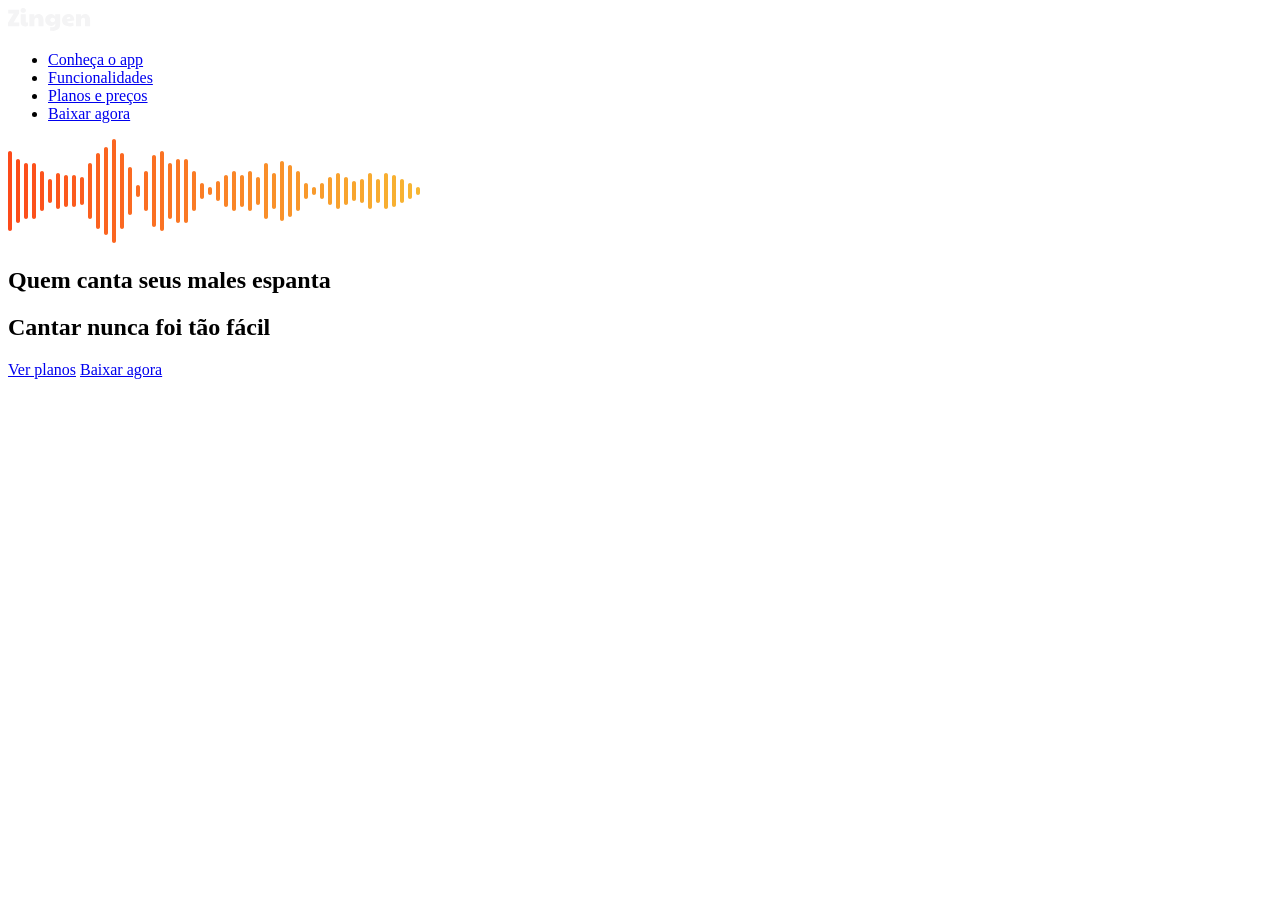
==== HTML-CSS/06-LandingPage/index.html @ e16b84c5 "Iniciando hero" ====
<!DOCTYPE html>
<html lang="pt-BR">
<head>
  <meta charset="UTF-8">
  <meta name="viewport" content="width=device-width, initial-scale=1.0">
  <link rel="preconnect" href="https://fonts.googleapis.com">
  <link rel="preconnect" href="https://fonts.gstatic.com" crossorigin>
  <link rel="stylesheet" href="styles/index.css">
  <title>Zinger - Karaokê</title>
  <link href="https://fonts.googleapis.com/css2?family=Inter:ital,opsz,wght@0,14..32,100..900;1,14..32,100..900&display=swap" rel="stylesheet">
</head>
<body>
  <header class="container padding-y-base">
    <nav class="flex gap-1 "  >
      <a href="#"><img src="assets/Zingen.svg" alt=""></a>
      <ul role="list" class="flex gap-1">
        <li class="desktop-only" ><a href="#">Conheça o app</a></li>
        <li class="desktop-only" ><a href="#">Funcionalidades</a></li>
        <li class="desktop-only"><a href="#">Planos e preços</a></li>
        <li class="btn btn-md"><a href="#">Baixar agora</a></li>
      </ul>
    </nav>
  </header>
  <section class="hero">
      <img src="assets/img-hero.svg" alt="" no-repeat>
      <div class="hero-info">
        <h1>Quem canta seus males espanta</h1>
        <h2>Cantar nunca foi tão fácil</h2>
      </div>
      <div class="hero-buttons flex gap-1">
        <a class="btn btn-md " aria-label="" href="#">Ver planos</a>
        <a class="btn btn-md" href="#">Baixar agora</a>
      </div>
  </section>
</body>
</html>
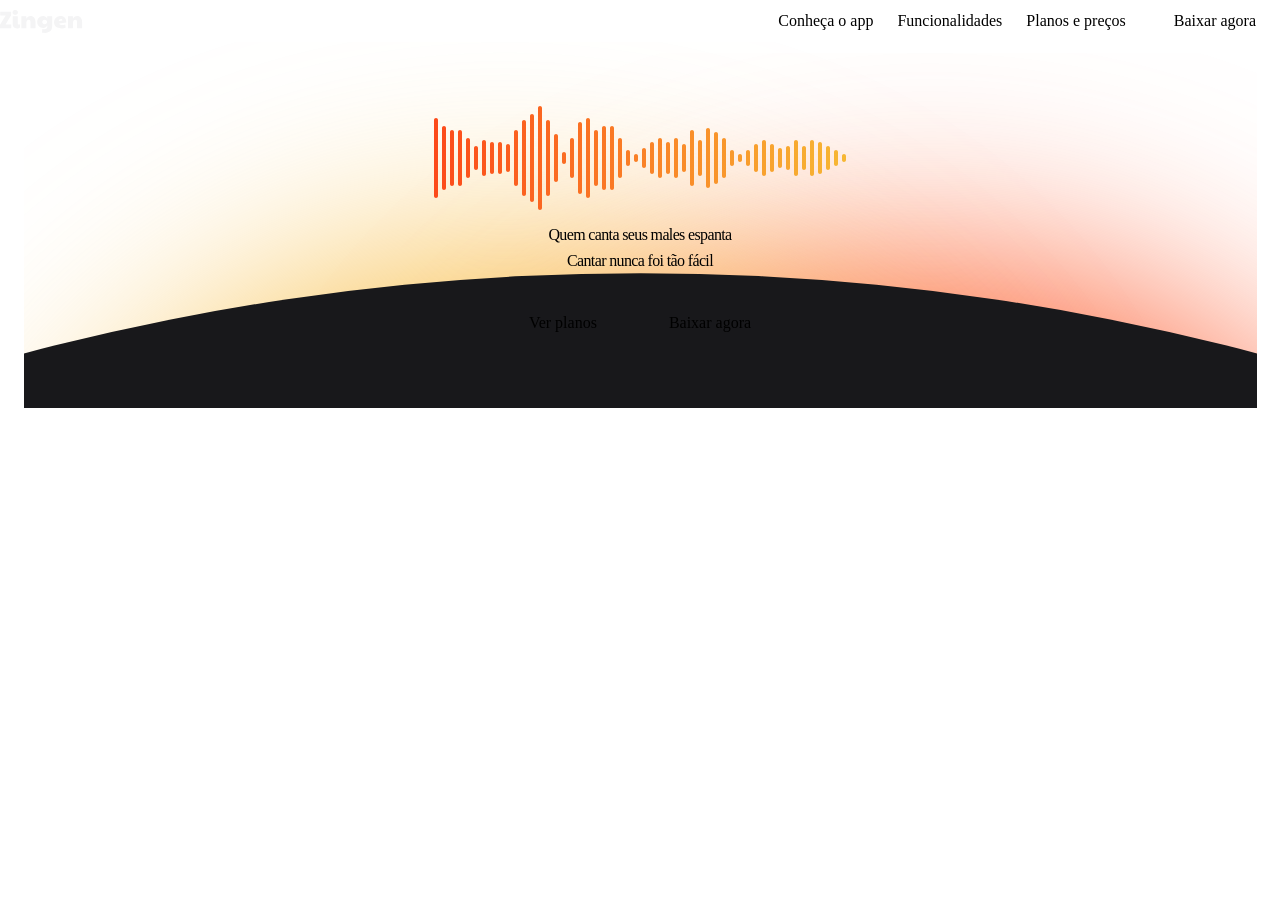
==== commit 28e014c4: "Resolvido bug no hover dos buttons e  hero finalizado." ====
--- a/HTML-CSS/06-LandingPage/index.html
+++ b/HTML-CSS/06-LandingPage/index.html
@@ -17,18 +17,18 @@
         <li class="desktop-only" ><a href="#">Conheça o app</a></li>
         <li class="desktop-only" ><a href="#">Funcionalidades</a></li>
         <li class="desktop-only"><a href="#">Planos e preços</a></li>
-        <li class="btn btn-md"><a href="#">Baixar agora</a></li>
+        <li><a class="btn btn-md" href="#">Baixar agora</a></li>
       </ul>
     </nav>
   </header>
   <section class="hero">
-      <img src="assets/img-hero.svg" alt="" no-repeat>
+      <img src="assets/img-music.svg" alt="" no-repeat>
       <div class="hero-info">
         <h1>Quem canta seus males espanta</h1>
         <h2>Cantar nunca foi tão fácil</h2>
       </div>
       <div class="hero-buttons flex gap-1">
-        <a class="btn btn-md " aria-label="" href="#">Ver planos</a>
+          <a class="btn btn-md" aria-label="Ver planos" href="#"></a>
         <a class="btn btn-md" href="#">Baixar agora</a>
       </div>
   </section>
--- a/HTML-CSS/06-LandingPage/styles/index.css
+++ b/HTML-CSS/06-LandingPage/styles/index.css
@@ -0,0 +1,6 @@
+@import url(variables.css);
+@import url(global.css);
+@import url(utility.css);
+@import url(buttons.css);
+@import url(social.css);
+@import url(hero.css);
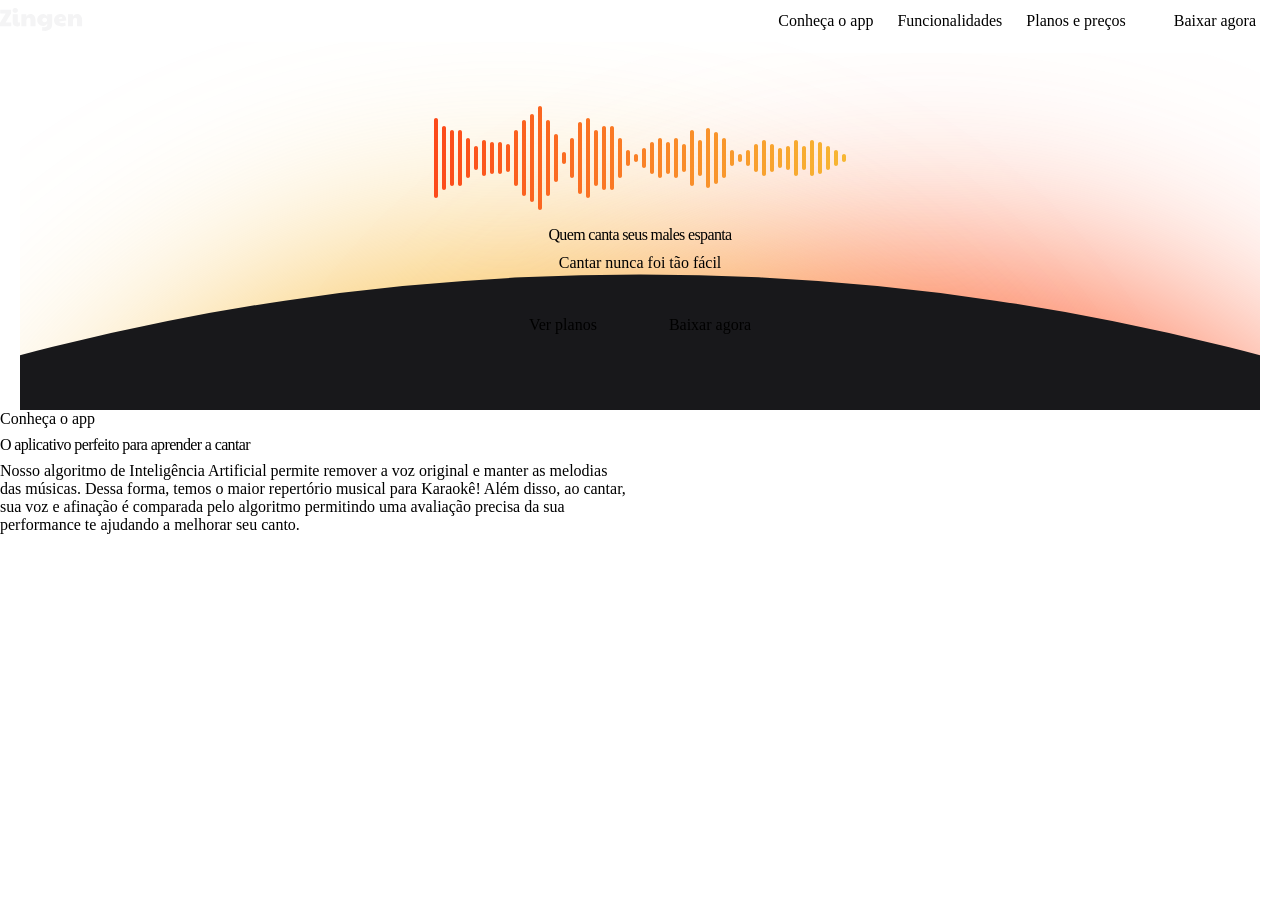
==== commit 0e61d4fa: "Criando a seção about." ====
--- a/HTML-CSS/06-LandingPage/index.html
+++ b/HTML-CSS/06-LandingPage/index.html
@@ -25,12 +25,32 @@
       <img src="assets/img-music.svg" alt="" no-repeat>
       <div class="hero-info">
         <h1>Quem canta seus males espanta</h1>
-        <h2>Cantar nunca foi tão fácil</h2>
+        <p class="p-heading">Cantar nunca foi tão fácil</p>
       </div>
       <div class="hero-buttons flex gap-1">
           <a class="btn btn-md" aria-label="Ver planos" href="#"></a>
         <a class="btn btn-md" href="#">Baixar agora</a>
       </div>
   </section>
+  <section class="img-mobile">
+    <div class="container">
+      <img src="assets/App mockups.png" alt="">
+    </div>
+  </section>
+
+  <section class="about">
+    <div class="container even-columns padding-y-xl items-center">
+      <div>
+        <header>
+          <strong>Conheça o app</strong>
+          <h2>O aplicativo perfeito para aprender a cantar</h2>
+        </header>
+        <p>Nosso algoritmo de Inteligência Artificial permite remover a voz original e manter as melodias das músicas. Dessa forma, temos o maior repertório musical para Karaokê! Além disso, ao cantar, sua voz e afinação é comparada pelo algoritmo permitindo uma avaliação precisa da sua performance te ajudando a melhorar seu canto. </p>
+      </div>
+      <div class="desktop-only">
+        <img src="assets/App mockups.png" alt="">
+      </div>
+    </div>
+  </section>
 </body>
 </html>
--- a/HTML-CSS/06-LandingPage/styles/index.css
+++ b/HTML-CSS/06-LandingPage/styles/index.css
@@ -3,4 +3,6 @@
 @import url(utility.css);
 @import url(buttons.css);
 @import url(social.css);
-@import url(hero.css);+@import url(hero.css);
+@import url(sections.css);
+@import url(about.css);
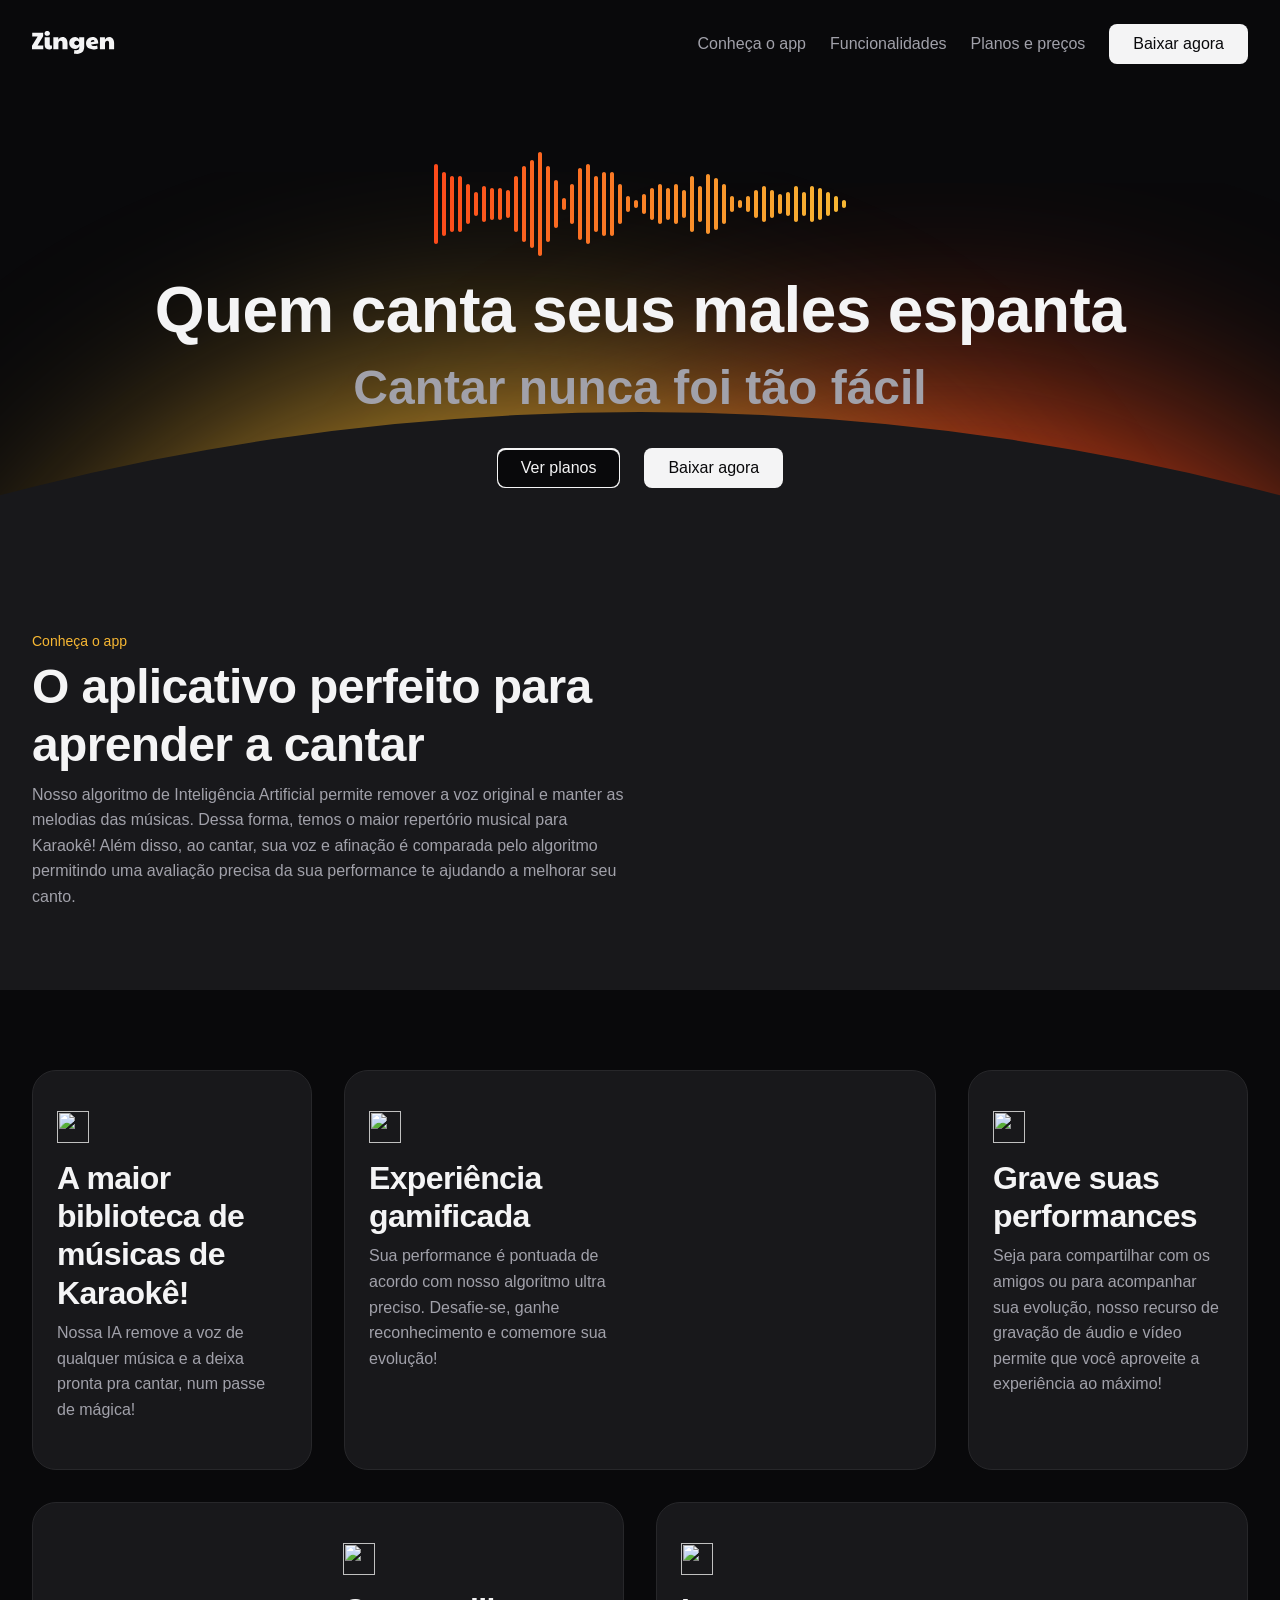
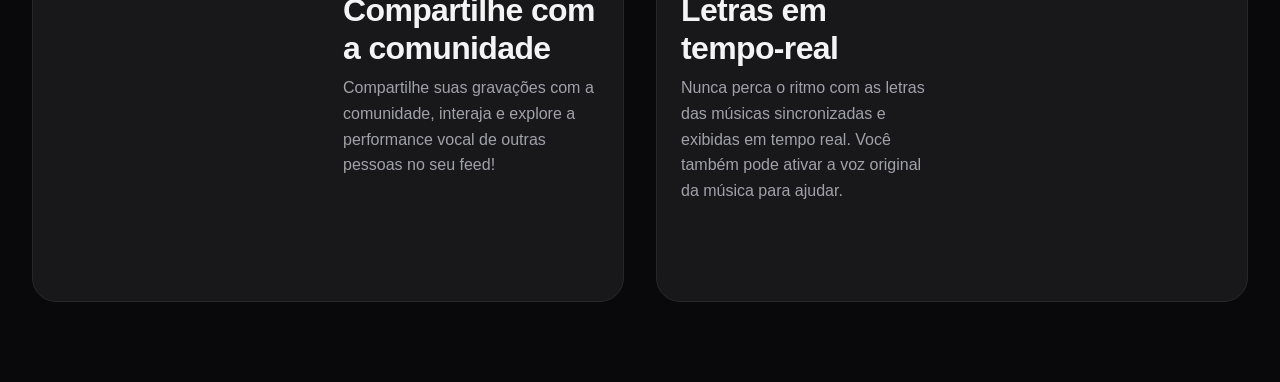
==== commit ae9a7539: "Seção features" ====
--- a/HTML-CSS/06-LandingPage/index.html
+++ b/HTML-CSS/06-LandingPage/index.html
@@ -52,5 +52,47 @@
       </div>
     </div>
   </section>
+  <section class="features">
+    <div class="cards container padding-y-xl grid gap-1">
+      <div class="card padding-y-lg padding-x-card">
+        <img src="assets/icons/MagicWand.svg" alt="">
+        <h3>A maior biblioteca de músicas de Karaokê!</h3>
+        <p>Nossa IA remove a voz de qualquer música e a deixa pronta pra cantar, num passe de mágica!</p>
+      </div>
+
+       <div class="card padding-y-lg padding-x-card">
+        <div>
+          <img src="assets/icons/GameController.svg" alt="">
+          <h3>Experiência gamificada</h3>
+          <p>Sua performance é pontuada de acordo com nosso algoritmo ultra preciso. Desafie-se, ganhe reconhecimento e comemore sua evolução!</p>
+        </div>
+        <img class="desktop-only" src="assets/Tela 2.png" alt="">
+      </div>
+
+       <div class="card padding-y-lg padding-x-card">
+        <img src="assets/icons/MicrophoneStage.svg" alt="">
+        <h3>Grave suas performances</h3>
+        <p>Seja para compartilhar com os amigos ou para acompanhar sua evolução, nosso recurso de gravação de áudio e vídeo permite que você aproveite a experiência ao máximo! </p>
+      </div>
+
+       <div class="card padding-y-lg padding-x-card">
+        <img class="desktop-only" src="assets/Tela 1.png" alt="">
+        <div>
+          <img src="assets/icons/UsersThree.svg" alt="">
+          <h3>Compartilhe com a comunidade</h3>
+          <p>Compartilhe suas gravações com a comunidade, interaja e explore a performance vocal de outras pessoas no seu feed!</p>
+        </div>
+      </div>
+
+       <div class="card padding-y-lg padding-x-card">
+        <div>
+          <img src="assets/icons/MusicNotes.svg" alt="">
+          <h3>Letras em tempo-real</h3>
+          <p>Nunca perca o ritmo com as letras das músicas sincronizadas e exibidas em tempo real. Você também pode ativar a voz original da música para ajudar.</p>
+        </div>
+        <img class="desktop-only" src="assets/Tela 3.png" alt="">
+      </div>
+    </div>
+  </section>
 </body>
 </html>
--- a/HTML-CSS/06-LandingPage/styles/index.css
+++ b/HTML-CSS/06-LandingPage/styles/index.css
@@ -5,4 +5,6 @@
 @import url(social.css);
 @import url(hero.css);
 @import url(sections.css);
-@import url(about.css);+@import url(about.css);
+@import url(cards.css);
+@import url(featuares.css) (width>=80em);
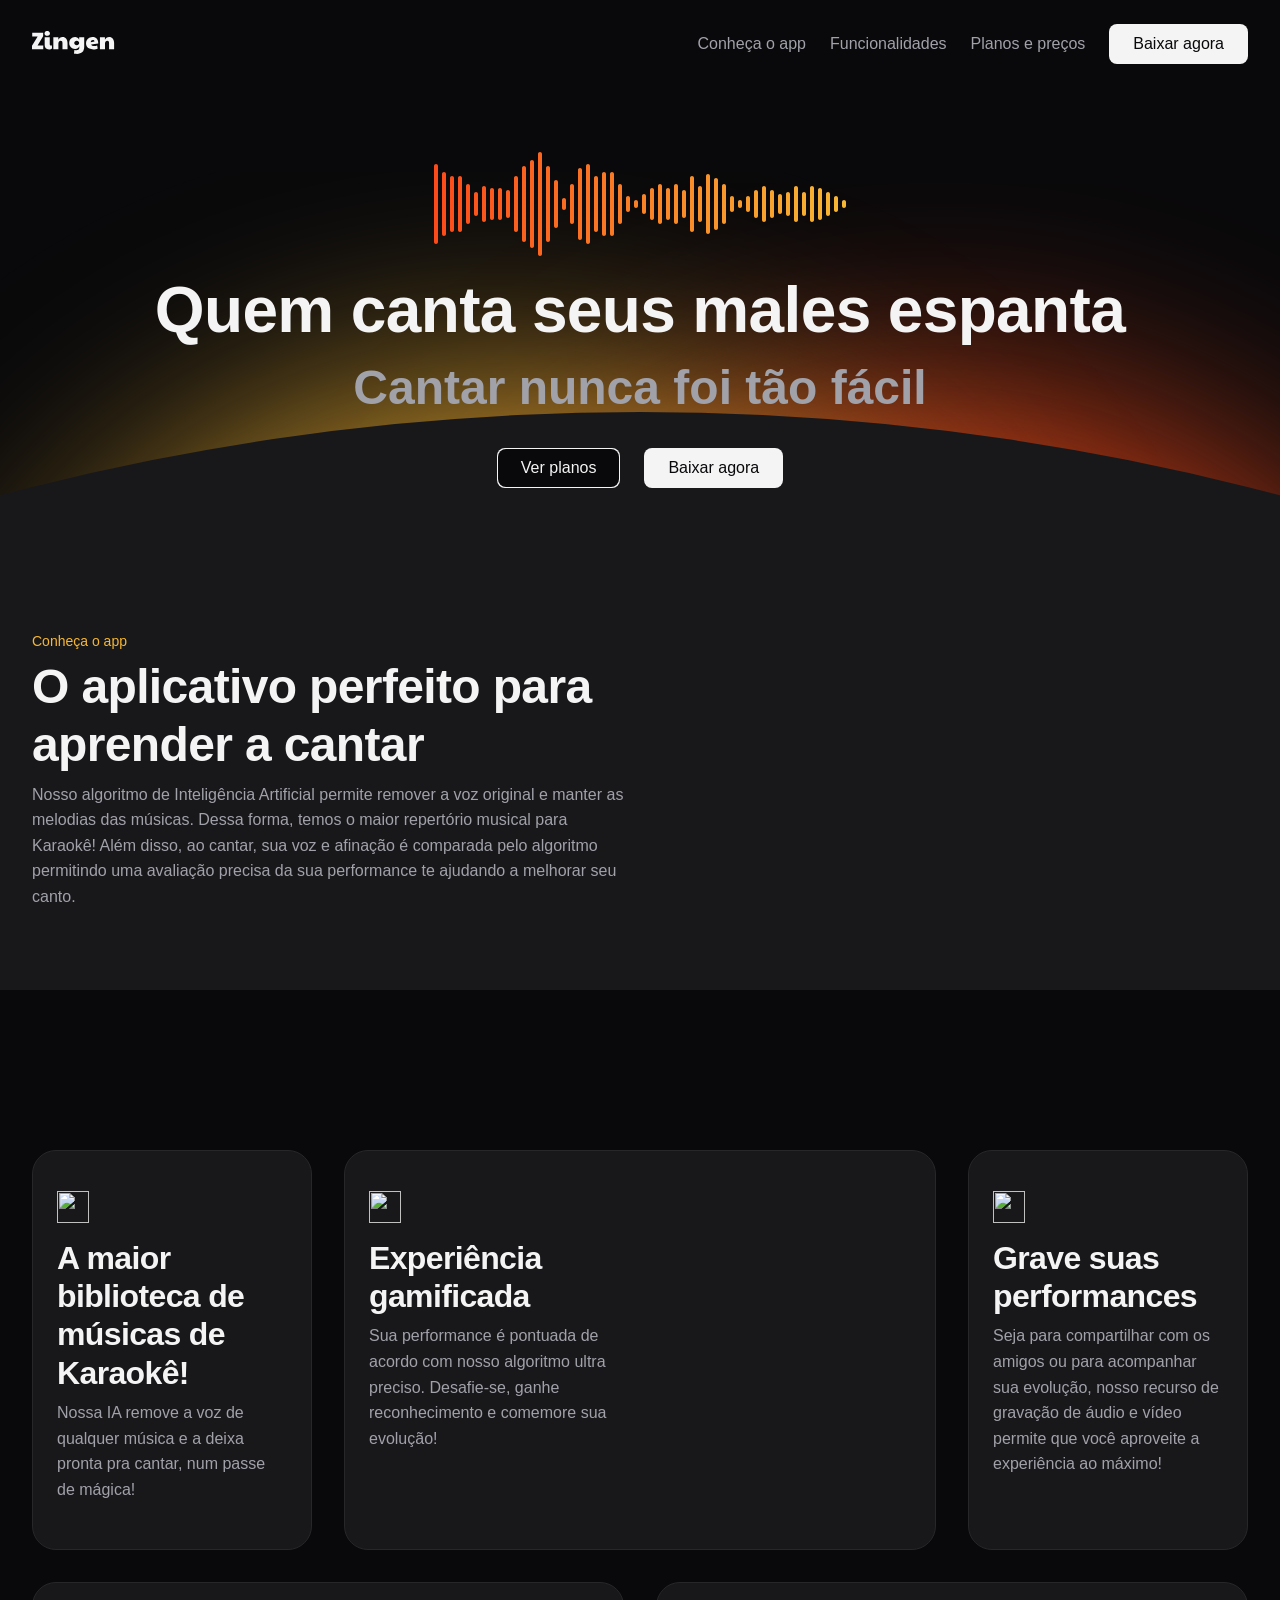
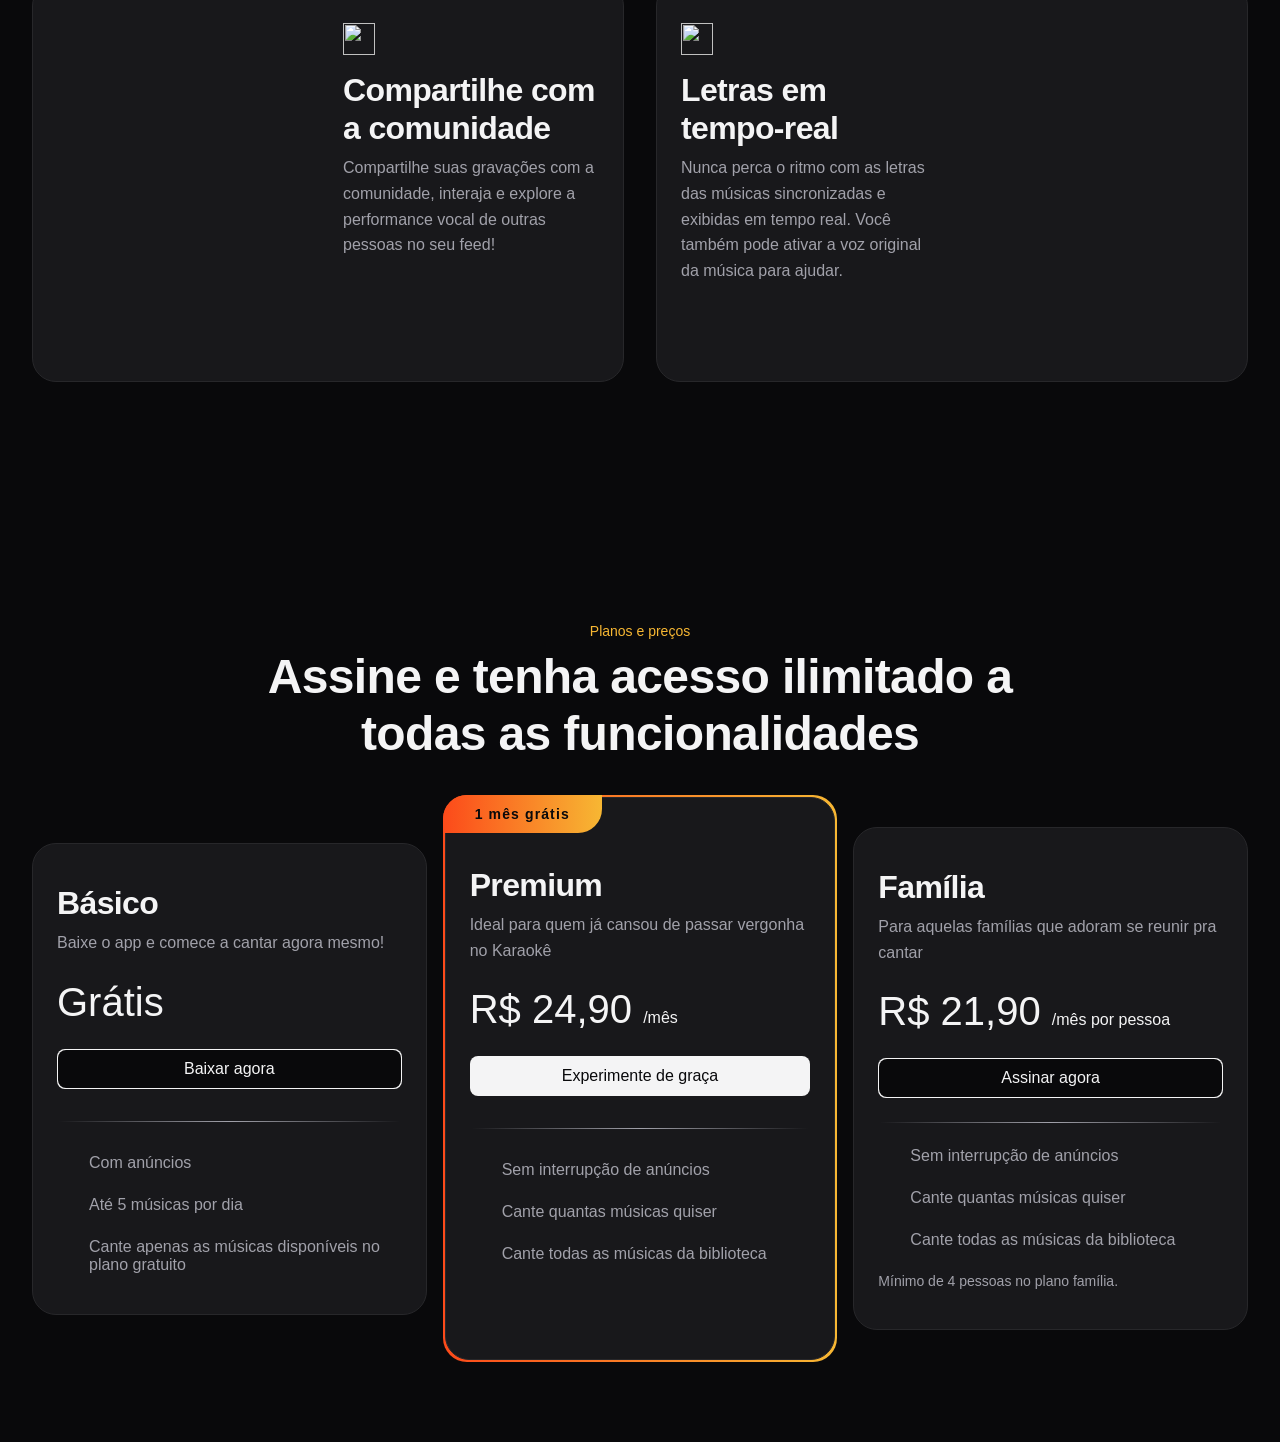
==== commit d2bc8f74: "Seção pricing  implementada" ====
--- a/HTML-CSS/06-LandingPage/index.html
+++ b/HTML-CSS/06-LandingPage/index.html
@@ -10,18 +10,20 @@
   <link href="https://fonts.googleapis.com/css2?family=Inter:ital,opsz,wght@0,14..32,100..900;1,14..32,100..900&display=swap" rel="stylesheet">
 </head>
 <body>
+
   <header class="container padding-y-base">
     <nav class="flex gap-1 "  >
       <a href="#"><img src="assets/Zingen.svg" alt=""></a>
       <ul role="list" class="flex gap-1">
-        <li class="desktop-only" ><a href="#">Conheça o app</a></li>
-        <li class="desktop-only" ><a href="#">Funcionalidades</a></li>
-        <li class="desktop-only"><a href="#">Planos e preços</a></li>
-        <li><a class="btn btn-md" href="#">Baixar agora</a></li>
+        <li class="desktop-only" ><a href="#about">Conheça o app</a></li>
+        <li class="desktop-only" ><a href="#features">Funcionalidades</a></li>
+        <li class="desktop-only"><a href="#priecing">Planos e preços</a></li>
+        <li><a class="btn btn-md" href="#download">Baixar agora</a></li>
       </ul>
     </nav>
   </header>
-  <section class="hero">
+
+  <section id="hero">
       <img src="assets/img-music.svg" alt="" no-repeat>
       <div class="hero-info">
         <h1>Quem canta seus males espanta</h1>
@@ -32,13 +34,14 @@
         <a class="btn btn-md" href="#">Baixar agora</a>
       </div>
   </section>
+
   <section class="img-mobile">
     <div class="container">
       <img src="assets/App mockups.png" alt="">
     </div>
   </section>
 
-  <section class="about">
+  <section id="about">
     <div class="container even-columns padding-y-xl items-center">
       <div>
         <header>
@@ -52,7 +55,8 @@
       </div>
     </div>
   </section>
-  <section class="features">
+
+  <section id="features">
     <div class="cards container padding-y-xl grid gap-1">
       <div class="card padding-y-lg padding-x-card">
         <img src="assets/icons/MagicWand.svg" alt="">
@@ -94,5 +98,62 @@
       </div>
     </div>
   </section>
+
+  <section id="priecing">
+    <div class="container padding-y-xl">
+      
+      <header>
+        <strong>Planos e preços</strong>
+        <h2>Assine e tenha acesso ilimitado a todas as funcionalidades</h2>
+      </header>
+
+      <div class="cards even-columns items-center">
+
+        <div class="card padding-x-card padding-y-lg">
+          <h3>Básico</h3>
+          <p>Baixe o app e comece a cantar agora mesmo!</p>
+          <zin-priecing>Grátis</zin-priecing>
+          <a class="btn btn-md" href="#download" aria-label="Baixar agora"></a>
+          <div class="separator"></div>
+          <ul class="grid gap-1" role="list">
+            <li>Com anúncios</li>
+            <li>Até 5 músicas por dia</li>
+            <li>Cante apenas as músicas disponíveis no plano gratuito</li>
+          </ul>
+        </div>
+
+        <div class="premium">
+          <div class="card padding-x-card padding-y-lg">
+          <span>1 mês grátis</span>
+          <h3>Premium</h3>
+          <p>Ideal para quem já cansou de passar vergonha no Karaokê</p>
+          <zin-priecing>R$ 24,90 <small>/mês</small></zin-priecing>
+          <a class="btn btn-md" href="#download">Experimente de graça</a>
+          <div class="separator"></div>
+          <ul class="grid gap-1" role="list">
+            <li>Sem interrupção de anúncios</li>
+            <li>Cante quantas músicas quiser</li>
+            <li>Cante todas as músicas da biblioteca</li>
+          </ul>
+        </div>
+        </div>
+
+        <div class="card padding-x-card padding-y-lg">
+          <h3>Família</h3>
+          <p>Para aquelas famílias que adoram se reunir pra cantar</p>
+          <zin-priecing>R$ 21,90 <small>/mês por pessoa</small></zin-priecing>
+          <a class="btn btn-md" href="#download" aria-label="Assinar agora"></a>
+          <div class="separator"></div>
+          <ul class="grid gap-1" role="list">
+            <li>Sem interrupção de anúncios</li>
+            <li>Cante quantas músicas quiser</li>
+            <li>Cante todas as músicas da biblioteca</li>
+          </ul>
+          <small>Mínimo de 4 pessoas no plano família.</small>
+        </div>
+
+    </div>
+    </div>
+  </section>
 </body>
 </html>
--- a/HTML-CSS/06-LandingPage/styles/index.css
+++ b/HTML-CSS/06-LandingPage/styles/index.css
@@ -7,4 +7,5 @@
 @import url(sections.css);
 @import url(about.css);
 @import url(cards.css);
-@import url(featuares.css) (width>=80em);+@import url(featuares.css) (width>=80em);
+@import url(priecing.css);
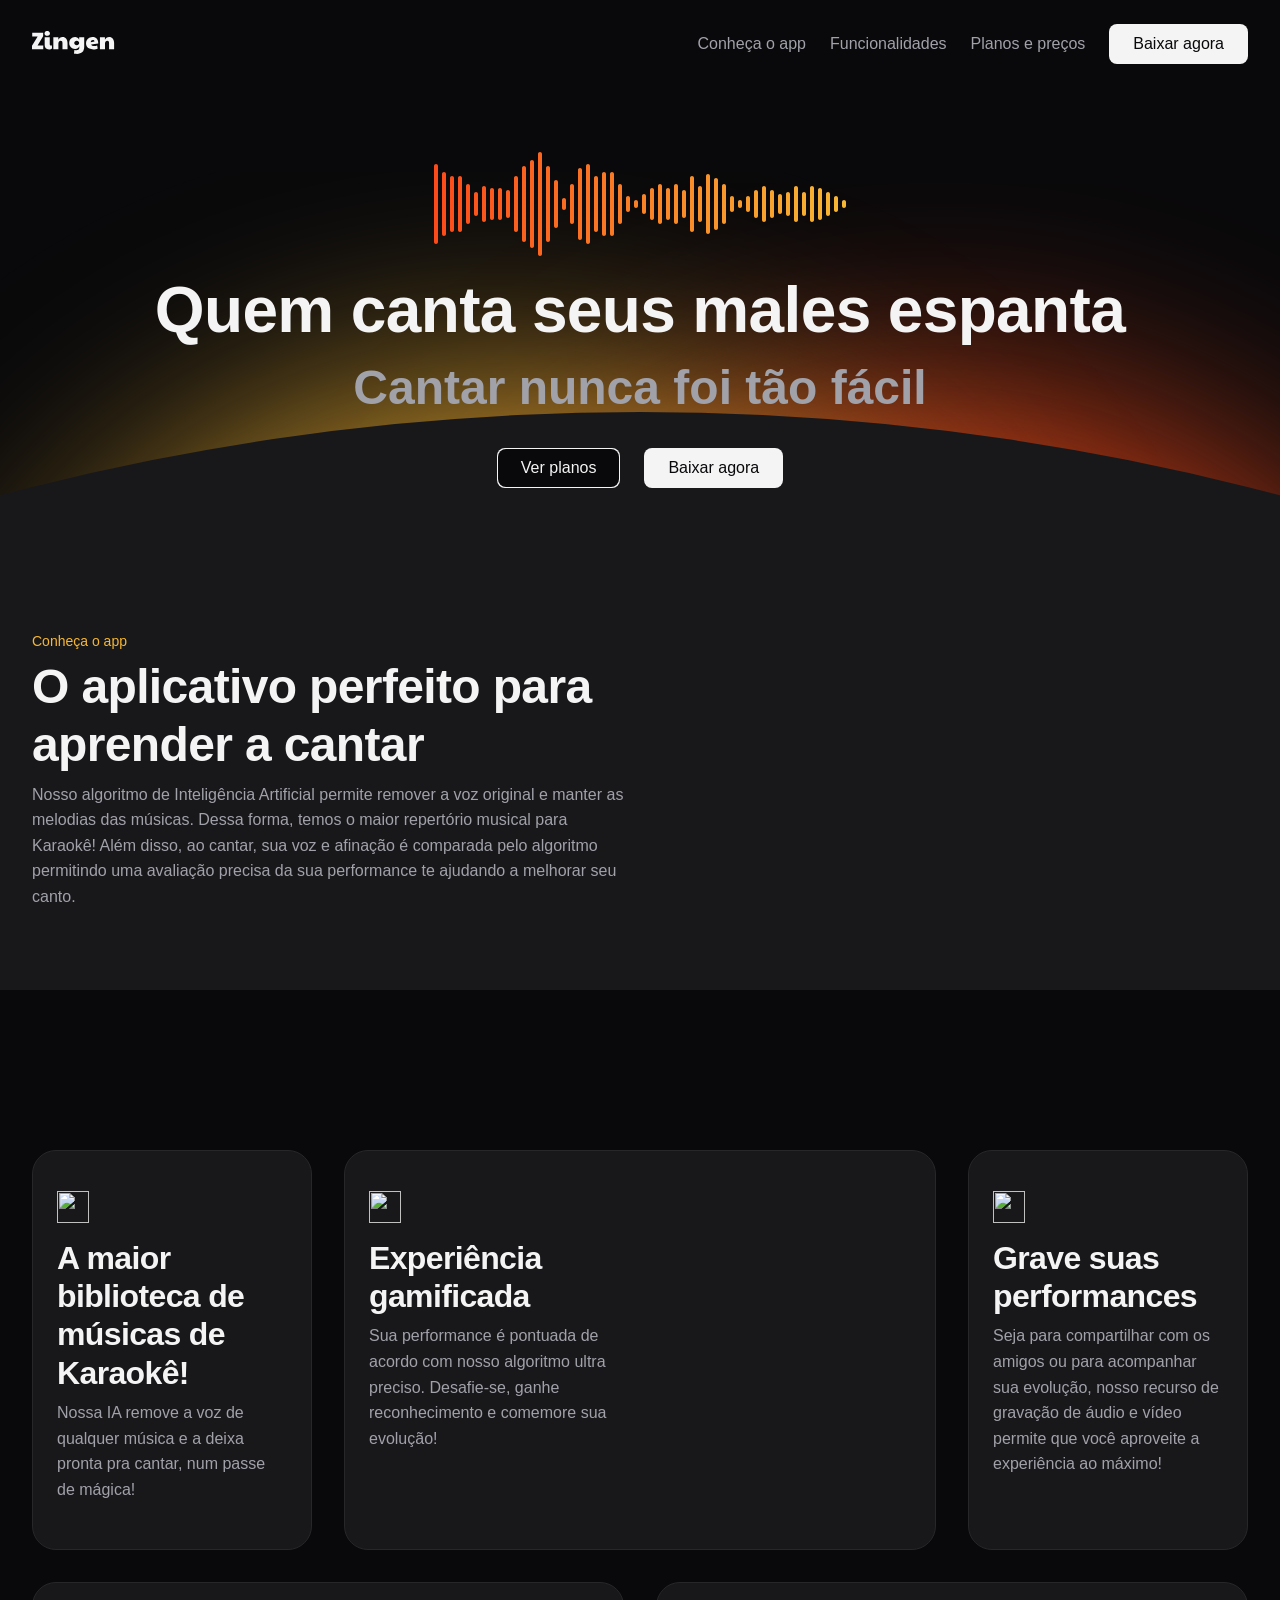
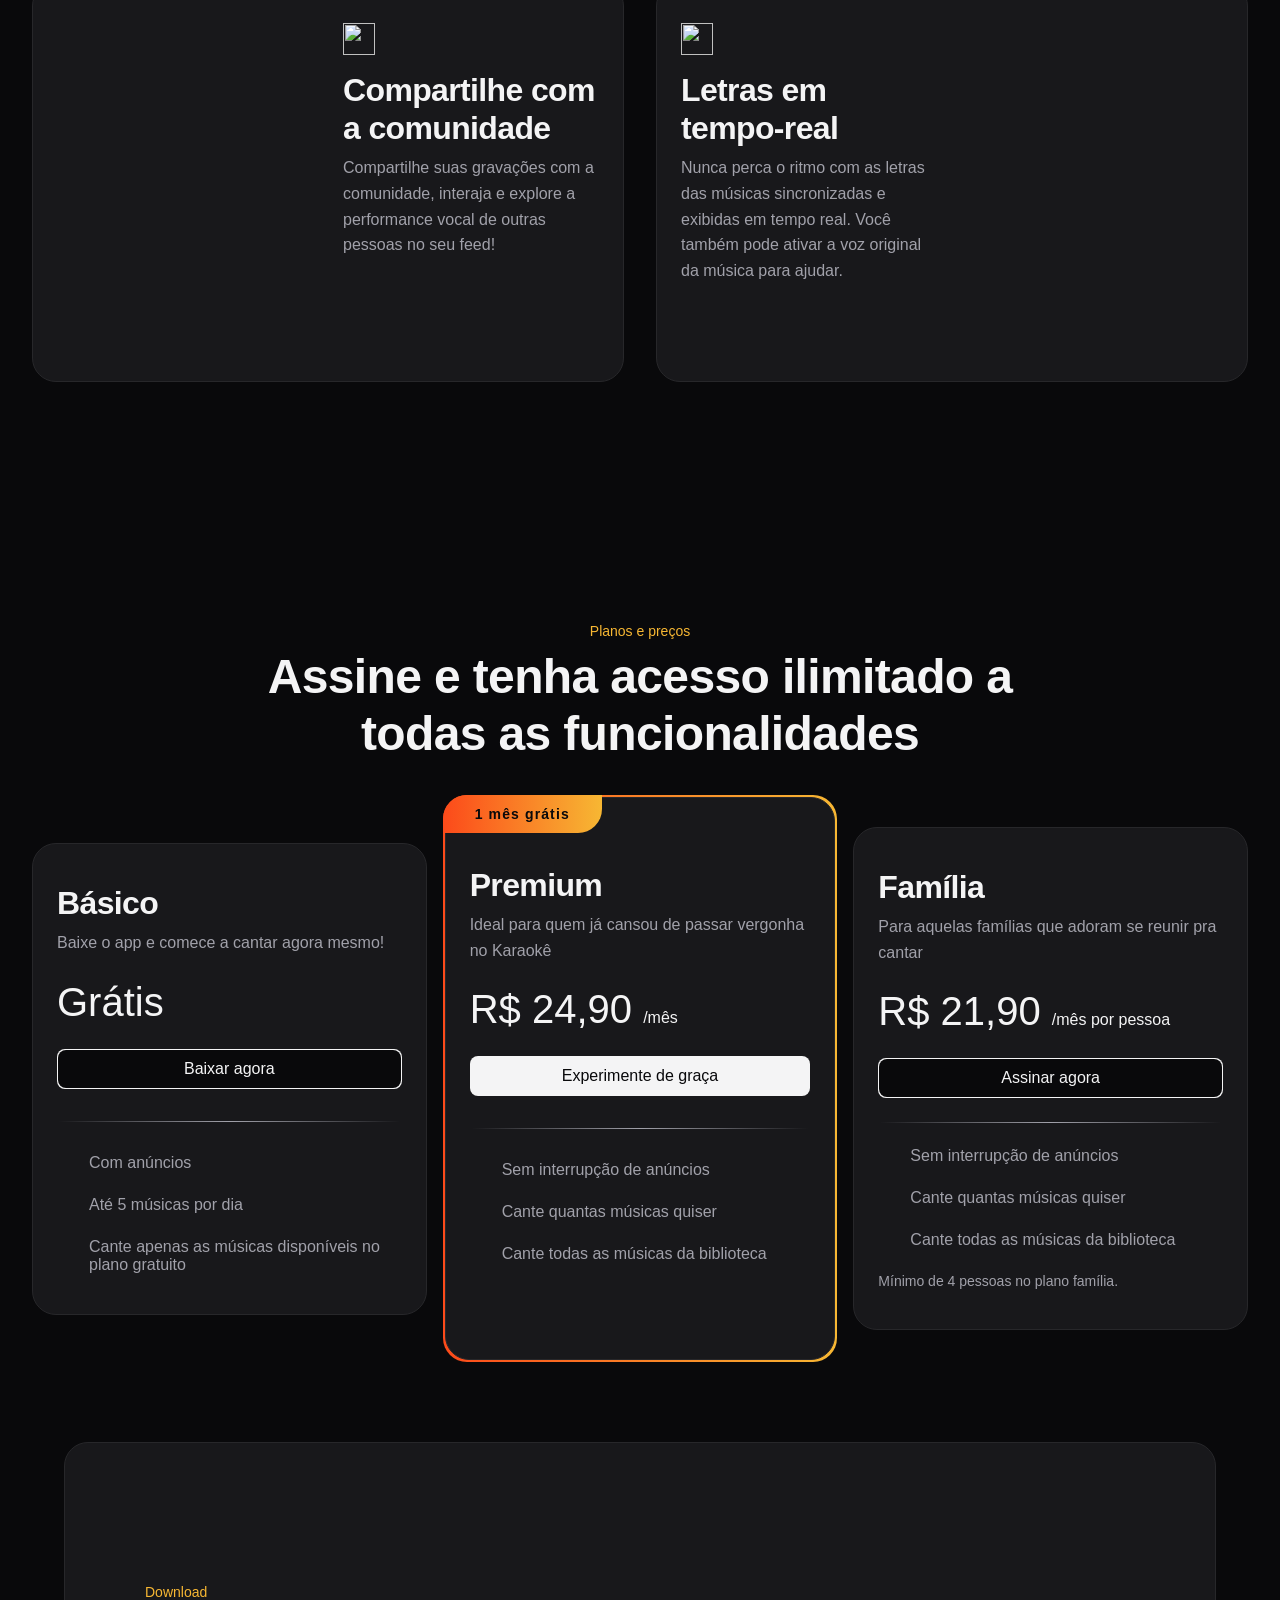
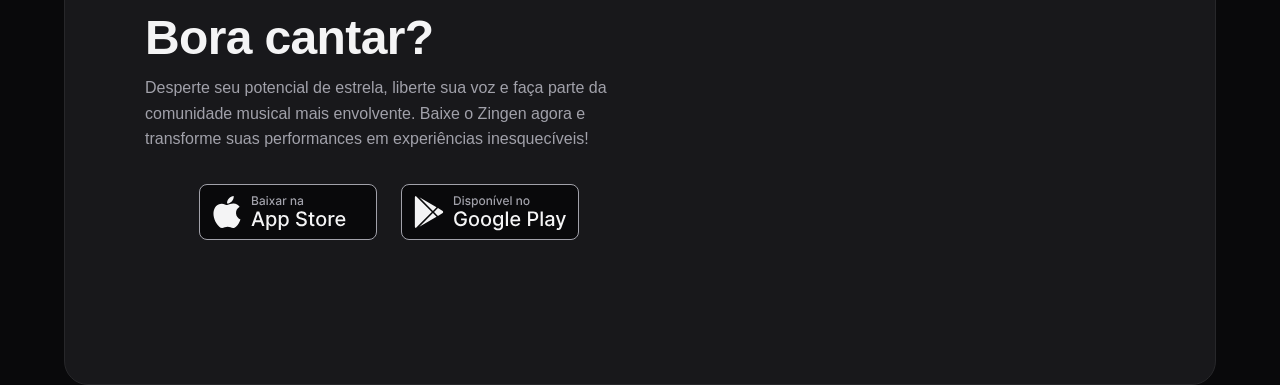
==== commit 7f7525f2: "Seção download implementada" ====
--- a/HTML-CSS/06-LandingPage/index.html
+++ b/HTML-CSS/06-LandingPage/index.html
@@ -101,7 +101,7 @@
 
   <section id="priecing">
     <div class="container padding-y-xl">
-      
+
       <header>
         <strong>Planos e preços</strong>
         <h2>Assine e tenha acesso ilimitado a todas as funcionalidades</h2>
@@ -155,5 +155,28 @@
     </div>
     </div>
   </section>
+
+  <section id="download">
+    <div class="container padding-x-lg">
+      <div class="card padding-x-lg even-columns items-center">
+        <div>
+          <header>
+            <strong>Download</strong>
+            <h2>Bora cantar?</h2>
+          </header>
+          <p>Desperte seu potencial de estrela, liberte sua voz e faça parte da comunidade musical mais envolvente. Baixe o Zingen agora e transforme suas performances em experiências inesquecíveis!</p>
+
+          <div class="button flex gap-1">
+            <a href="#"><img src="assets/btn-apple.svg" alt=""></a>
+            <a href="#"><img src="assets/btn-android.svg" alt=""></a>
+          </div>
+        </div>
+
+        <img src="assets/rapaz-ouvindo-musica-com-fones-de-ouvido-e-cantando-no-aplicativo-de-karaoke-removebg 1.svg" alt="">
+
+      </div>
+
+    </div>
+  </section>
 </body>
 </html>
--- a/HTML-CSS/06-LandingPage/styles/index.css
+++ b/HTML-CSS/06-LandingPage/styles/index.css
@@ -8,4 +8,5 @@
 @import url(about.css);
 @import url(cards.css);
 @import url(featuares.css) (width>=80em);
-@import url(priecing.css);+@import url(priecing.css);
+@import url(download.css);
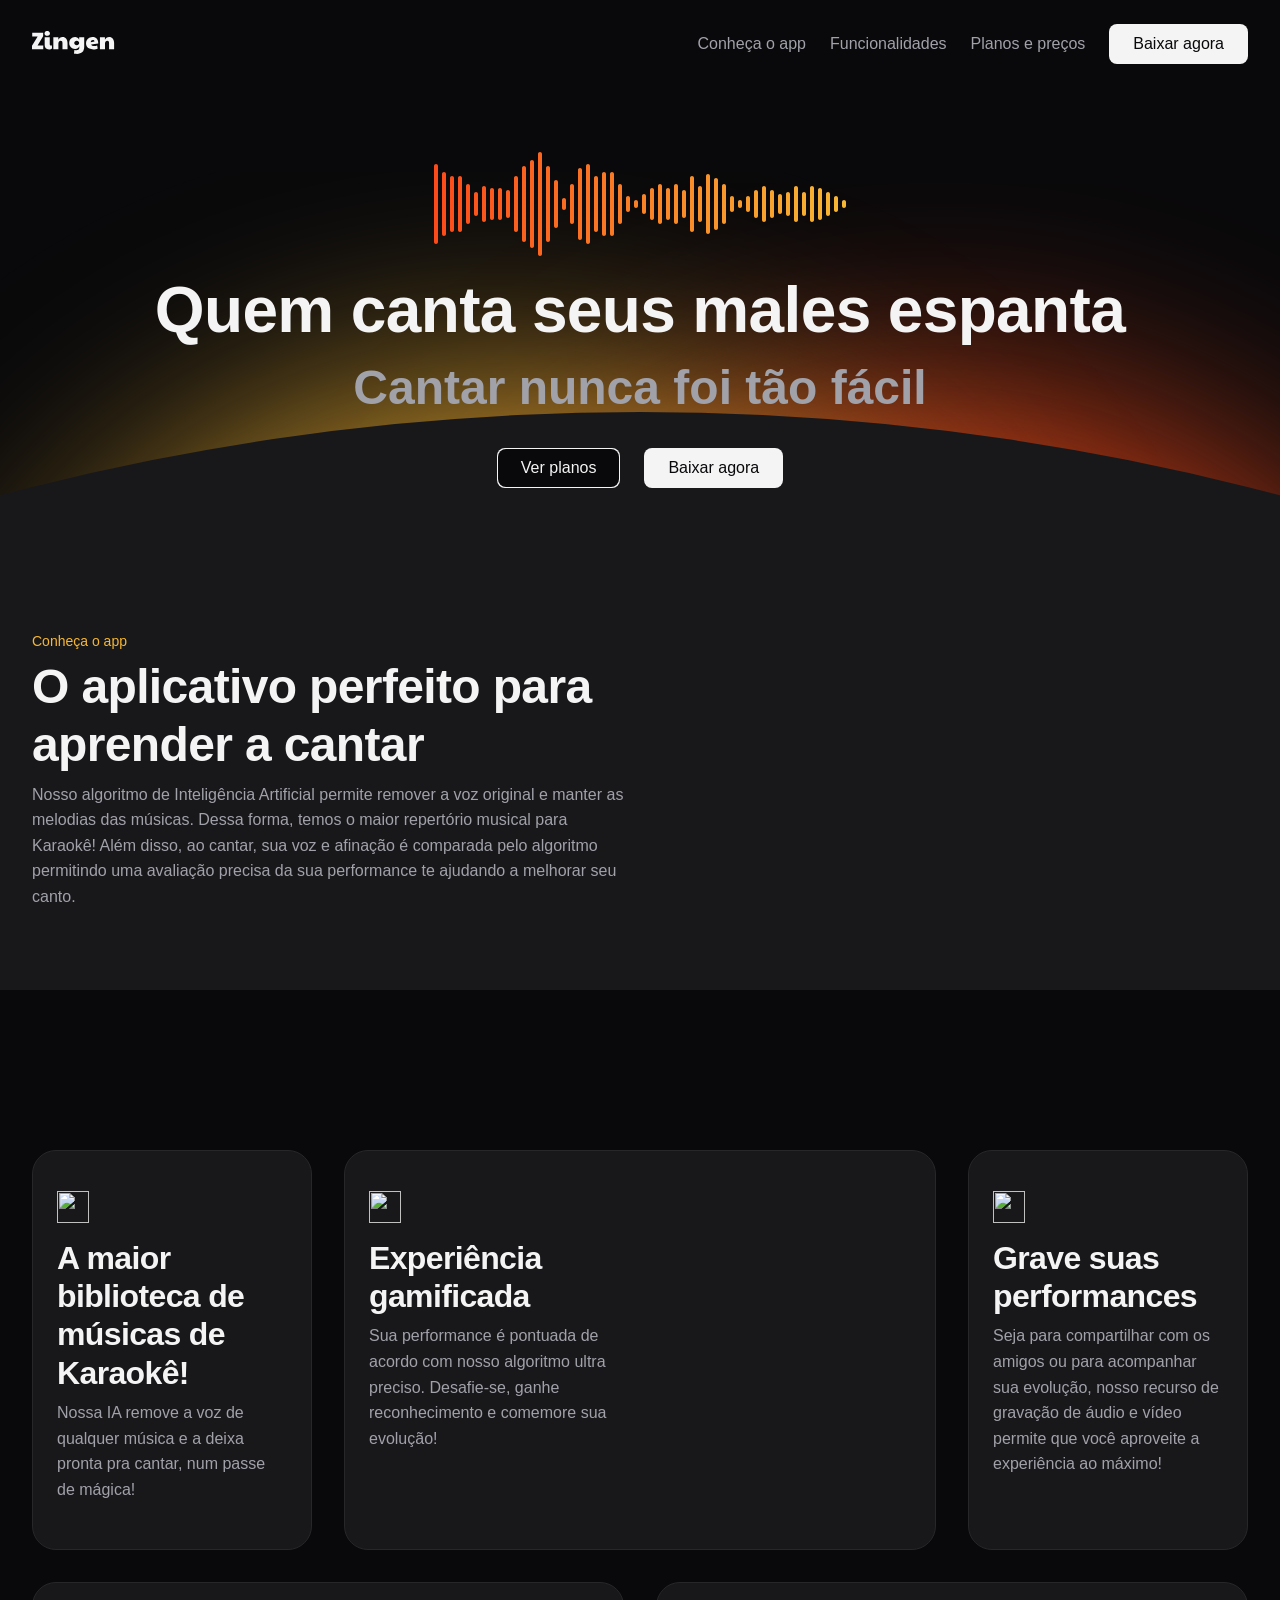
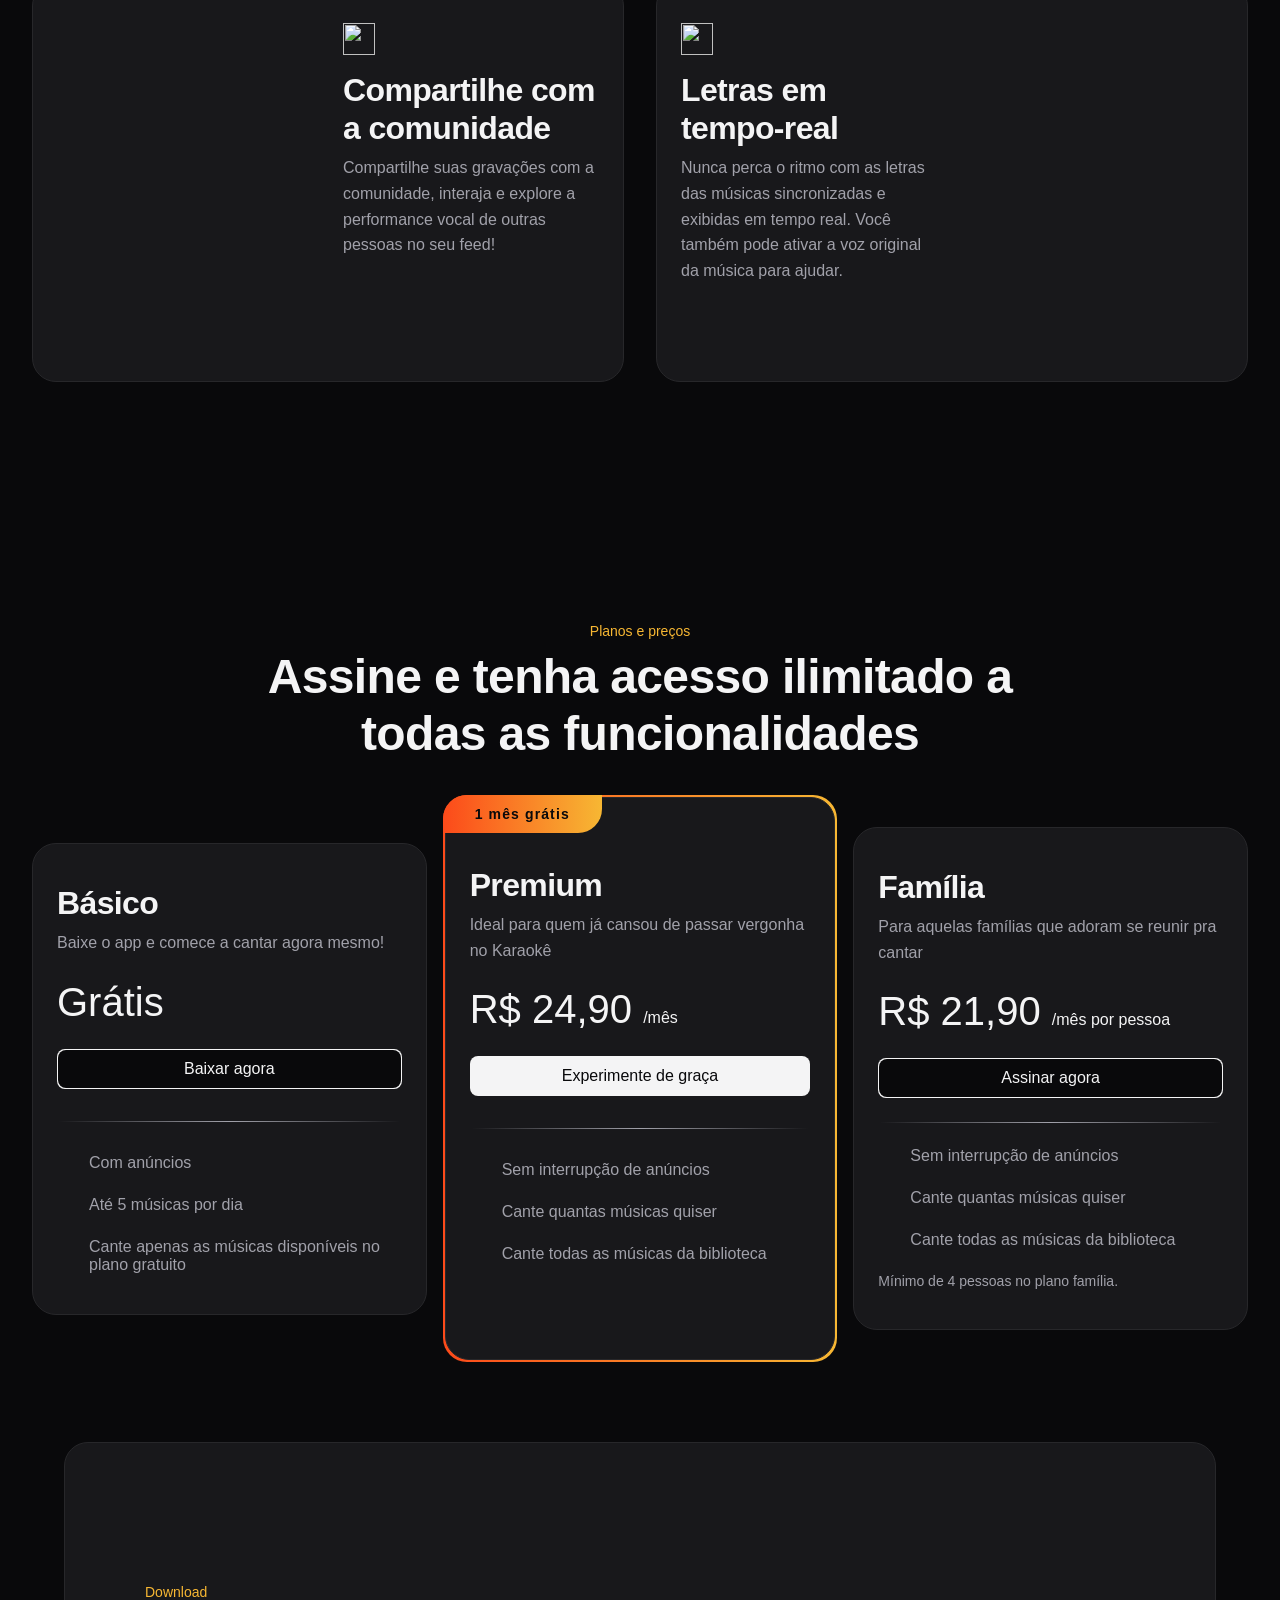
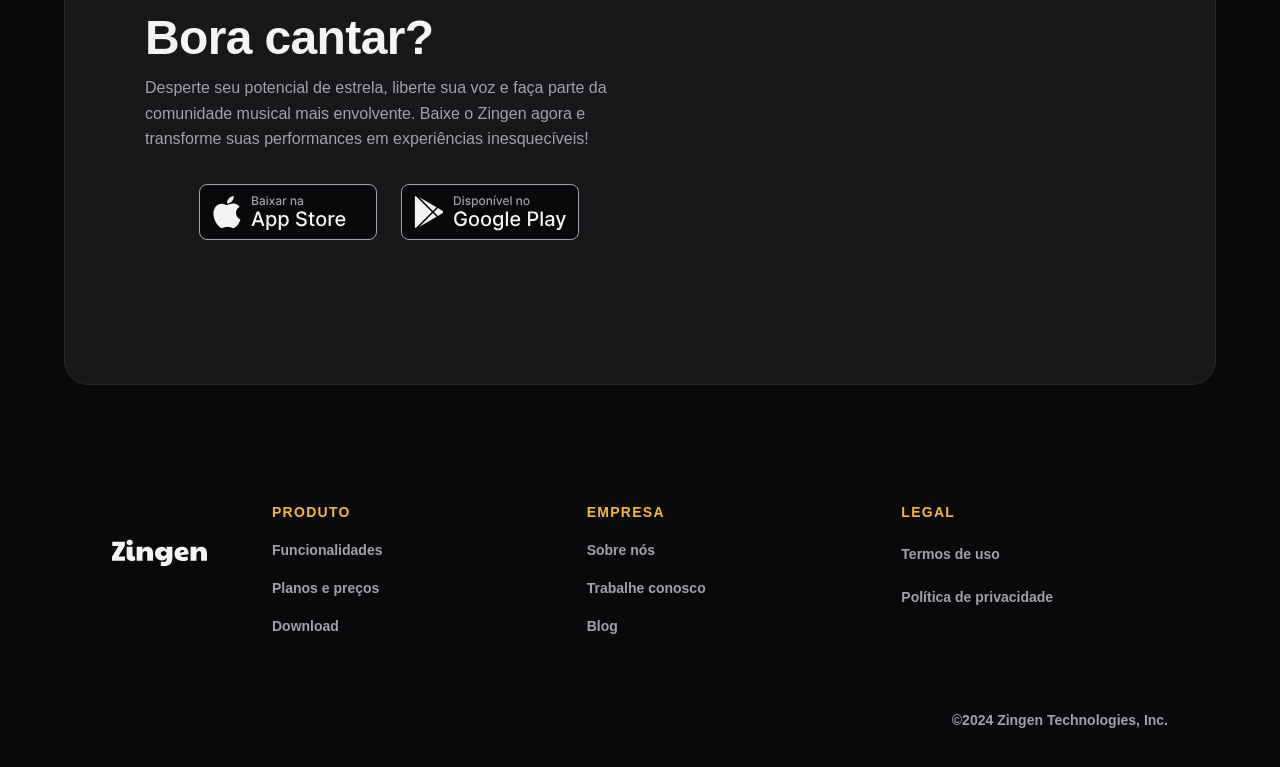
==== commit 93e43a92: "Footer implementado" ====
--- a/HTML-CSS/06-LandingPage/index.html
+++ b/HTML-CSS/06-LandingPage/index.html
@@ -178,5 +178,41 @@
 
     </div>
   </section>
+
+  <footer>
+    <div class="container padding-y-lg">
+      <section class="grid-top">
+        <a href="#"><img src="assets/Zingen.svg" alt=""></a>
+        <nav class="even-columns">
+          <ul role="list" class="grid gap-1">
+            <li class="title">Produto</li>
+            <li><a href="#features">Funcionalidades</a></li>
+            <li><a href="#priecing">Planos e preços</a></li>
+            <li><a href="#download">Download</a></li>
+          </ul>
+          <ul role="list" class="grid gap-1">
+            <li class="title">Empresa</li>
+            <li><a href="#about">Sobre nós</a></li>
+            <li><a href="#">Trabalhe conosco</a></li>
+            <li><a href="#">Blog</a></li>
+          </ul>
+          <ul role="list" class="grid gap-1">
+            <li class="title">Legal</li>
+            <li><a href="#about">Termos de uso</a></li>
+            <li><a href="#">Política de privacidade</a></li>
+          </ul>
+        </nav>
+      </section>
+      <section class="bottom flex gap-1">
+        <div class="flex gap-1">
+          <a href="#" class="social" aria-label="tiktok"></a>
+          <a href="#" class="social" aria-label="instagram"></a>
+          <a href="#" class="social" aria-label="twitter"></a>
+          <a href="#" class="social" aria-label="discord"></a>
+        </div>
+        <span class="copy">©2024 Zingen Technologies, Inc.</span>
+      </section>
+    </div>
+  </footer>
 </body>
 </html>
--- a/HTML-CSS/06-LandingPage/styles/index.css
+++ b/HTML-CSS/06-LandingPage/styles/index.css
@@ -9,4 +9,5 @@
 @import url(cards.css);
 @import url(featuares.css) (width>=80em);
 @import url(priecing.css);
-@import url(download.css);+@import url(download.css);
+@import url(footer.css);
